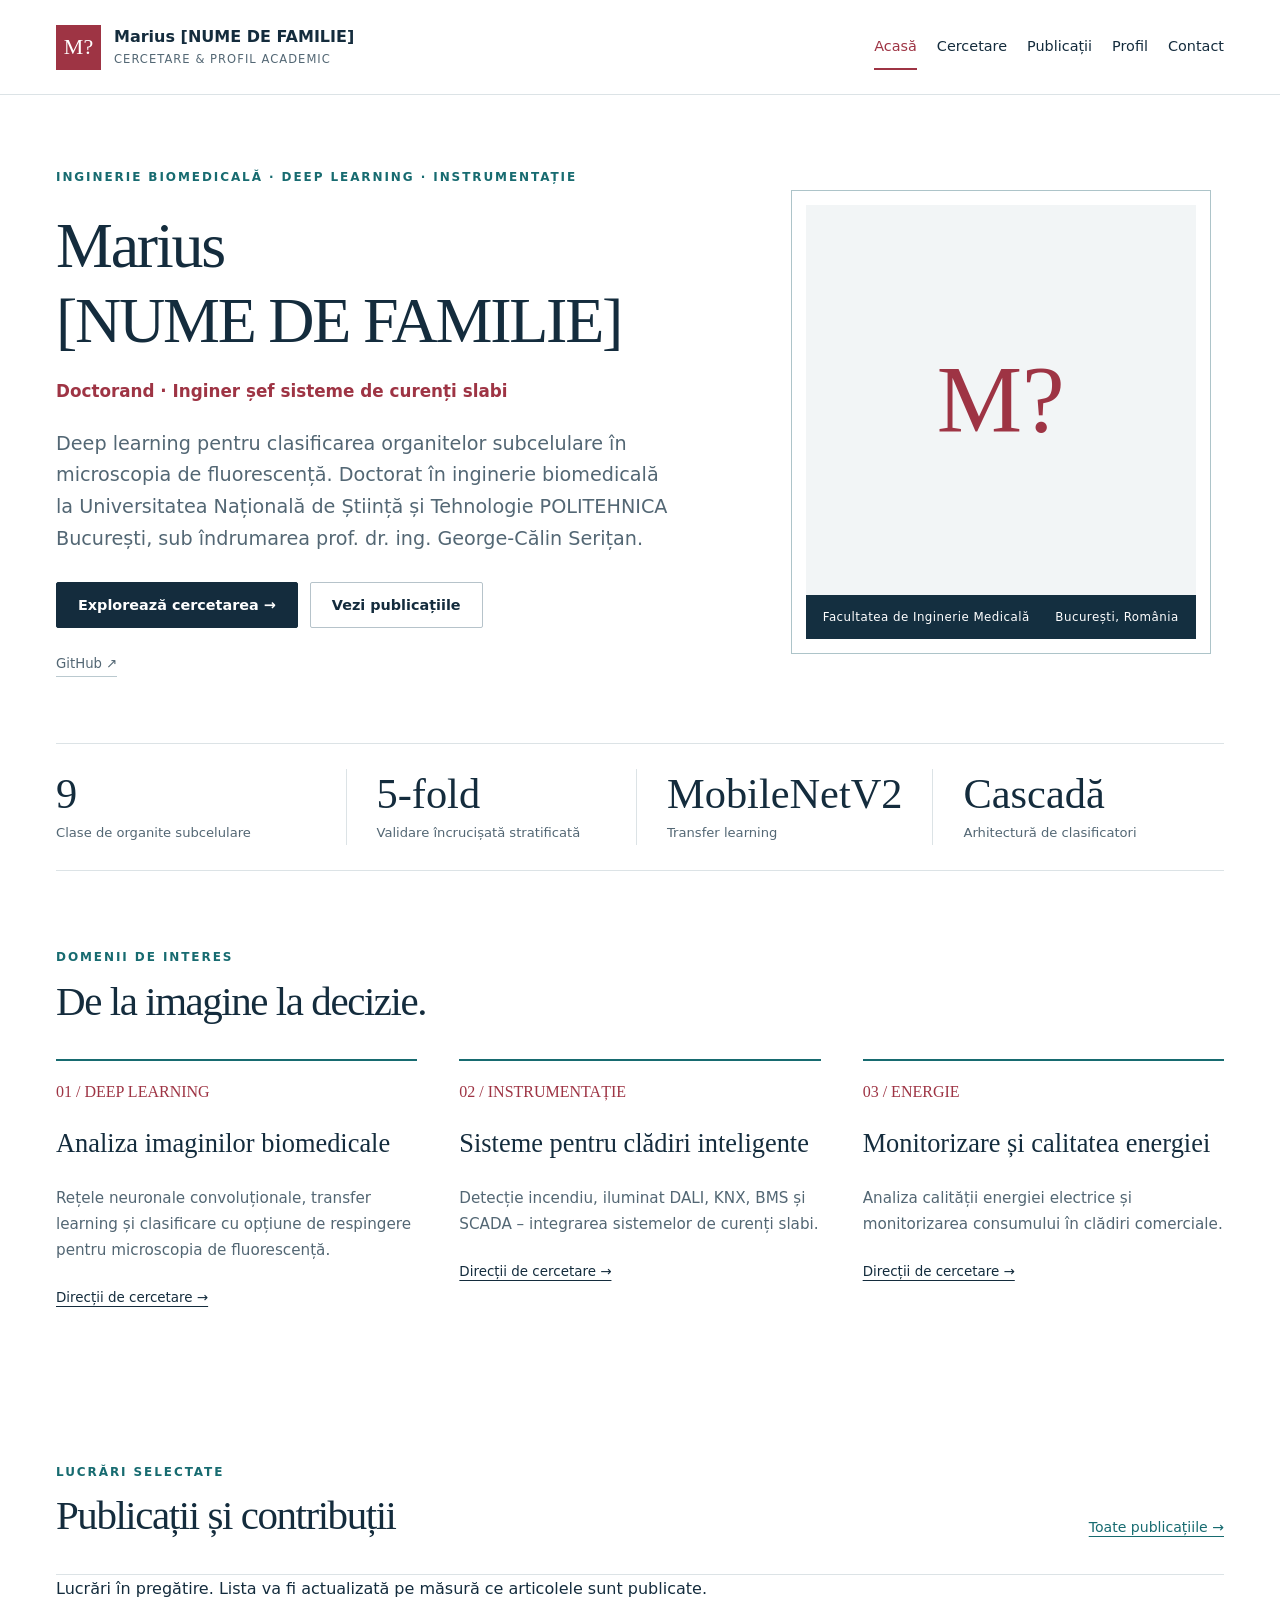
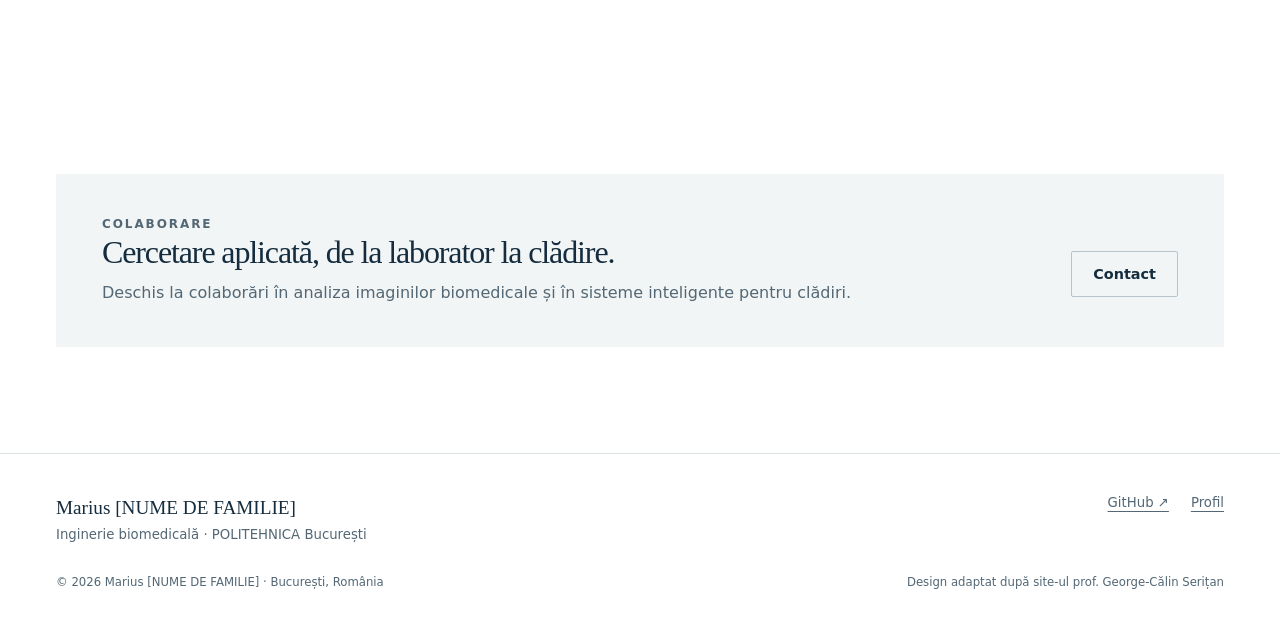
==== index.html @ b07b59b2 "Add files via upload" ====
<!doctype html><html lang="ro"><head><meta charset="utf-8"><meta name="viewport" content="width=device-width,initial-scale=1">
<meta name="robots" content="index,follow"><title>Acasă | Marius [NUME DE FAMILIE]</title>
<meta name="description" content="Profilul academic al lui Marius [NUME DE FAMILIE]: cercetare doctorală în inginerie biomedicală, publicații și experiență profesională.">
<link rel="stylesheet" href="styles.css"><script defer src="app.js"></script></head><body>
<a class="skip" href="#main">Salt la conținut</a>
<header class="header"><div class="wrap header-inner"><a class="brand" href="index.html"><span class="monogram">M?</span><span class="brand-name">Marius [NUME DE FAMILIE]<small>Cercetare &amp; profil academic</small></span></a>
<button class="menu-toggle" aria-expanded="false" aria-controls="navigation">Meniu</button><nav id="navigation" class="nav" aria-label="Navigare principală"><a href="index.html" aria-current="page">Acasă</a><a href="research.html">Cercetare</a><a href="publications.html">Publicații</a><a href="about.html">Profil</a><a href="contact.html">Contact</a></nav></div></header>
<main id="main"><div class="wrap"><section class="hero"><div><p class="eyebrow">Inginerie biomedicală · Deep learning · Instrumentație</p>
<h1>Marius<br>[NUME DE FAMILIE]</h1><p class="position">Doctorand · Inginer șef sisteme de curenți slabi</p><p class="lead">Deep learning pentru clasificarea organitelor subcelulare în microscopia de fluorescență. Doctorat în inginerie biomedicală la Universitatea Națională de Știință și Tehnologie POLITEHNICA București, sub îndrumarea prof. dr. ing. George-Călin Serițan.</p>
<div class="buttons"><a class="button" href="research.html">Explorează cercetarea →</a><a class="button secondary" href="publications.html">Vezi publicațiile</a></div>
<div class="profile-links"><a href="https://github.com/mariuslica" target="_blank" rel="noopener">GitHub ↗</a></div></div>
<div class="hero-portrait"><figure><div class="placeholder-portrait" aria-hidden="true">M?</div><figcaption class="portrait-caption"><span>Facultatea de Inginerie Medicală</span><span>București, România</span></figcaption></figure></div></section>
<div class="metrics"><div class="metric"><strong>9</strong><span>Clase de organite subcelulare</span></div><div class="metric"><strong>5-fold</strong><span>Validare încrucișată stratificată</span></div><div class="metric"><strong>MobileNetV2</strong><span>Transfer learning</span></div><div class="metric"><strong>Cascadă</strong><span>Arhitectură de clasificatori</span></div></div></div>
<section class="section wrap"><div class="section-head"><div><p class="eyebrow">Domenii de interes</p><h2>De la imagine la decizie.</h2></div></div><div class="themes"><article class="theme"><span class="num">01 / DEEP LEARNING</span><h3>Analiza imaginilor biomedicale</h3><p>Rețele neuronale convoluționale, transfer learning și clasificare cu opțiune de respingere pentru microscopia de fluorescență.</p><a href="research.html">Direcții de cercetare →</a></article><article class="theme"><span class="num">02 / INSTRUMENTAȚIE</span><h3>Sisteme pentru clădiri inteligente</h3><p>Detecție incendiu, iluminat DALI, KNX, BMS și SCADA – integrarea sistemelor de curenți slabi.</p><a href="research.html">Direcții de cercetare →</a></article><article class="theme"><span class="num">03 / ENERGIE</span><h3>Monitorizare și calitatea energiei</h3><p>Analiza calității energiei electrice și monitorizarea consumului în clădiri comerciale.</p><a href="research.html">Direcții de cercetare →</a></article></div></section>
<section class="section wrap"><div class="section-head"><div><p class="eyebrow">Lucrări selectate</p><h2>Publicații și contribuții</h2></div><a class="text-link" href="publications.html">Toate publicațiile →</a></div>
<div class="pub-list"><p class="lead">Lucrări în pregătire. Lista va fi actualizată pe măsură ce articolele sunt publicate.</p></div></section>
<section class="wrap section"><div class="callout"><div><p class="eyebrow">Colaborare</p><h2>Cercetare aplicată, de la laborator la clădire.</h2><p>Deschis la colaborări în analiza imaginilor biomedicale și în sisteme inteligente pentru clădiri.</p></div><div class="buttons"><a href="contact.html" class="button secondary">Contact</a></div></div></section></main>
<footer class="footer"><div class="wrap"><div class="footer-top"><div><strong>Marius [NUME DE FAMILIE]</strong><br>Inginerie biomedicală · POLITEHNICA București</div><nav aria-label="Profiluri academice"><a href="https://github.com/mariuslica" target="_blank" rel="noopener">GitHub ↗</a><a href="about.html">Profil</a></nav></div>
<div class="footer-bottom"><span>© 2026 Marius [NUME DE FAMILIE] · București, România</span><span>Design adaptat după site-ul prof. George-Călin Serițan</span></div></div></footer></body></html>
---- styles.css ----
:root{--ink:#142c3d;--muted:#536774;--paper:#fff;--subtle:#f2f5f6;--line:#dce3e6;--accent:#9e3444;--teal:#176b70;--dark:#142f40;--serif:Georgia,'Times New Roman',serif;--sans:Inter,system-ui,-apple-system,BlinkMacSystemFont,'Segoe UI',sans-serif}*{box-sizing:border-box}html{scroll-behavior:smooth;scroll-padding-top:100px}body{margin:0;font:16px/1.7 var(--sans);color:var(--ink);background:var(--paper)}a{color:inherit;text-underline-offset:4px}a:hover{color:var(--accent)}img{max-width:100%;display:block}button,input,select{font:inherit}button,a,input,select,summary{touch-action:manipulation}button{cursor:pointer}button:focus-visible,a:focus-visible,input:focus-visible,select:focus-visible,summary:focus-visible{outline:3px solid #ce8f33;outline-offset:5px}h1,h2,h3,h4,p{margin-top:0}h1,h2,h3{line-height:1.17}h1,h2{font-family:var(--serif);font-weight:400;letter-spacing:-.035em}h1{font-size:clamp(2.6rem,5vw,4.7rem)}h2{font-size:clamp(2rem,3.2vw,3.1rem)}h3{font-size:1.25rem;line-height:1.4}p{margin-bottom:1.2rem}small{font-size:.82rem}.wrap{width:min(1216px,calc(100% - 112px));margin-inline:auto}.skip{position:fixed;left:10px;top:-100px;background:white;z-index:100;padding:10px}.skip:focus{top:10px}.review-strip{background:var(--dark);color:#dce8ed;font-size:.78rem;letter-spacing:.04em;display:flex;justify-content:center;gap:16px;padding:6px 20px}.review-strip a{color:#fff}.header{background:rgba(255,255,255,.98);border-bottom:1px solid var(--line);position:sticky;top:0;z-index:10}.header-inner{display:flex;align-items:center;justify-content:space-between;min-height:94px;gap:22px}.brand{display:flex;align-items:center;gap:13px;text-decoration:none;font-weight:600;line-height:1.3}.monogram{display:grid;place-items:center;width:45px;height:45px;background:var(--accent);color:#fff;font:22px var(--serif)}.brand small{display:block;font-weight:400;font-size:.72rem;letter-spacing:.09em;color:var(--muted);margin-top:4px;text-transform:uppercase}.nav{display:flex;align-items:center;gap:28px}.nav a{font-size:.9rem;text-decoration:none;padding:10px 0;border-bottom:2px solid transparent}.nav a[aria-current=page]{color:var(--accent);border-color:var(--accent)}.menu-toggle{display:none;border:1px solid var(--line);background:white;padding:6px 13px;border-radius:3px;color:var(--ink)}.eyebrow{font-size:.75rem;letter-spacing:.16em;text-transform:uppercase;font-weight:650;color:var(--teal);margin-bottom:22px}.hero{display:grid;grid-template-columns:1fr .67fr;gap:88px;align-items:center;padding:72px 0 66px}.hero h1{margin:0 0 18px}.hero .position{font-size:1.05rem;font-weight:600;color:var(--accent);margin-bottom:22px}.hero .lead{font-size:1.2rem;max-width:620px;line-height:1.65;color:var(--muted)}.hero-portrait{padding:14px;border:1px solid #adc4c9;background:var(--paper)}.hero-portrait figure{position:relative;margin:0;background:var(--subtle)}.hero-portrait img{width:100%;height:auto;object-fit:contain;object-position:center}.portrait-caption{display:flex;flex-wrap:wrap;gap:4px 12px;justify-content:space-between;padding:12px 17px;background:var(--dark);color:#fff;font-size:.74rem;letter-spacing:.04em}.buttons{display:flex;gap:12px;flex-wrap:wrap;margin-top:28px}.button{display:inline-flex;align-items:center;justify-content:center;gap:9px;min-height:46px;padding:10px 21px;border:1px solid var(--ink);text-decoration:none;font-size:.9rem;font-weight:550;background:var(--ink);color:#fff;border-radius:2px;line-height:1.4}.button:hover{background:var(--accent);border-color:var(--accent);color:#fff}.button.secondary{background:transparent;color:var(--ink);border-color:#b6c3ca}.button.secondary:hover{border-color:var(--accent);color:var(--accent)}.profile-links{display:flex;flex-wrap:wrap;gap:23px;margin-top:25px;font-size:.83rem}.profile-links a{color:var(--muted);text-decoration:none;border-bottom:1px solid #bac9cf}.metrics{border-top:1px solid var(--line);border-bottom:1px solid var(--line);display:grid;grid-template-columns:repeat(4,1fr);padding:25px 0}.metric{padding:0 30px;border-right:1px solid var(--line)}.metric:first-child{padding-left:0}.metric:last-child{border:0}.metric strong{font:2.65rem var(--serif);display:block}.metric span{font-size:.82rem;color:var(--muted)}.metric-note{font-size:.72rem;color:var(--muted);padding-top:12px}.section{padding:76px 0}.section-head{display:flex;align-items:end;justify-content:space-between;gap:32px;margin-bottom:34px}.section-head h2{margin-bottom:0}.section-head .eyebrow{margin-bottom:10px}.text-link{color:var(--teal);font-size:.88rem;white-space:nowrap}.themes{display:grid;grid-template-columns:repeat(3,1fr);gap:42px}.theme{border-top:2px solid var(--teal);padding-top:22px}.theme .num{font:1rem var(--serif);color:var(--accent);margin-bottom:26px;display:block}.theme h3{font:1.65rem/1.22 var(--serif)}.theme p{color:var(--muted);font-size:.95rem}.theme a{font-size:.84rem}.dark-section{background:var(--dark);color:white}.dark-section .eyebrow{color:#9cd5d0}.dark-section .text-link{color:#d7e8eb}.project-feature{display:grid;grid-template-columns:160px 1fr 220px;gap:40px;border-top:1px solid #3e5665;padding:29px 0;align-items:start}.project-feature .name{font:1.65rem var(--serif);color:white;text-decoration:none}.project-feature h3{font-weight:500;font-size:1.15rem;margin-bottom:8px}.project-feature p{color:#b9cbd5;font-size:.9rem;margin:0}.project-feature .role{text-align:right;font-size:.82rem;color:#b9cbd5}.role strong{display:block;color:inherit;font-weight:600}.role small{display:block;margin-top:8px}.pub-list{border-top:1px solid var(--line)}.pub-row{display:grid;grid-template-columns:67px 1fr;gap:25px;padding:28px 0;border-bottom:1px solid var(--line)}.pub-year{font-family:var(--serif);font-size:1.4rem;color:var(--muted)}.pub-row h3{font:1.25rem/1.4 var(--serif);margin:7px 0 10px;letter-spacing:0}.pub-row h3 a{text-decoration:none}.pub-meta{font-size:.74rem;color:var(--teal);text-transform:uppercase;letter-spacing:.06em}.pub-authors{font-size:.85rem;color:var(--muted);margin-bottom:8px}.pub-venue{font-size:.88rem;margin-bottom:10px}.pub-actions{display:flex;flex-wrap:wrap;gap:20px;font-size:.8rem}.pub-actions a{color:var(--teal)}.pub-detail{margin-top:12px}.pub-detail summary{font-size:.84rem;color:var(--teal);cursor:pointer;width:fit-content}.pub-detail-body{margin-top:15px;background:var(--subtle);padding:20px;font-size:.9rem}.pub-detail-body p:last-child{margin-bottom:0}.pub-detail-body dl{margin:0 0 12px}.pub-detail-body dt{font-weight:600;float:left;margin-right:7px}.pub-detail-body dd{margin-left:0;overflow-wrap:anywhere}.callout{background:var(--subtle);padding:40px 46px;display:flex;align-items:center;justify-content:space-between;gap:40px}.callout h2{font-size:2rem;margin-bottom:8px}.callout p{margin:0;color:var(--muted)}.footer{border-top:1px solid var(--line);margin-top:30px;padding:38px 0 28px;font-size:.83rem;color:var(--muted)}.footer-top{display:flex;justify-content:space-between;gap:35px}.footer strong{font-family:var(--serif);font-size:1.2rem;color:var(--ink);font-weight:400}.footer nav{display:flex;flex-wrap:wrap;gap:22px}.footer-bottom{font-size:.73rem;margin-top:26px;display:flex;justify-content:space-between;gap:20px}.page-intro{padding:62px 0 44px;border-bottom:1px solid var(--line)}.page-intro h1{font-size:clamp(2.6rem,4vw,3.8rem);margin-bottom:22px}.page-intro .lead{font-size:1.12rem;color:var(--muted);max-width:800px;margin-bottom:0}.page-intro .eyebrow{margin-bottom:18px}.filters{display:flex;gap:16px;align-items:end;padding:27px 0;flex-wrap:wrap}.filters label{display:flex;flex-direction:column;gap:7px;font-size:.78rem;font-weight:600}.filters .search-field{flex:1;min-width:220px}.filters input,.filters select{padding:11px 13px;min-height:47px;border:1px solid #b8c8ce;border-radius:2px;background:#fff;color:var(--ink);font-size:.9rem}.filter-count{font-size:.82rem;color:var(--muted);display:flex;justify-content:space-between;gap:20px;padding-bottom:18px}.empty{padding:44px;background:var(--subtle);text-align:center}.project-grid{display:grid;grid-template-columns:1fr 1fr;gap:28px}.project-card{border:1px solid var(--line);padding:32px;position:relative;display:flex;flex-direction:column}.project-card.director{border-top:3px solid var(--accent)}.project-card .eyebrow{margin-bottom:15px}.project-card h2{font-size:2rem;margin-bottom:12px}.project-card h2 a{text-decoration:none}.project-card h3{font-size:1rem;font-weight:500;color:var(--muted);margin-bottom:19px}.project-card p{font-size:.92rem}.project-card .project-meta{font-size:.8rem;color:var(--muted);border-top:1px solid var(--line);padding-top:16px;margin-top:auto;display:flex;justify-content:space-between;gap:15px}.project-card .text-link{display:inline-block;margin-top:18px}.project-detail{display:grid;grid-template-columns:1fr 310px;gap:65px;align-items:start}.prose{max-width:810px}.prose h2{font-size:2rem;margin:38px 0 18px}.prose h2:first-child{margin-top:0}.prose p,.prose li{color:var(--muted)}.prose li{margin-bottom:12px}.prose ul{padding-left:22px}.fact-panel{background:var(--subtle);padding:28px;font-size:.88rem;border-top:3px solid var(--teal)}.fact-panel dt{font-size:.72rem;letter-spacing:.09em;text-transform:uppercase;font-weight:650;color:var(--teal);margin-bottom:4px}.fact-panel dd{margin:0 0 22px;overflow-wrap:anywhere}.fact-panel dd:last-child{margin-bottom:0}.breadcrumb{font-size:.83rem;color:var(--muted);padding-top:30px}.timeline-row{display:grid;grid-template-columns:220px 1fr;gap:35px;border-top:1px solid var(--line);padding:28px 0}.timeline-row .date{font-size:.88rem;color:var(--teal)}.timeline-row h3{font-size:1.2rem;margin-bottom:7px}.timeline-row .org{color:var(--accent);font-size:.92rem;margin-bottom:10px}.timeline-row p{color:var(--muted);font-size:.94rem;margin-bottom:0}.two-col{display:grid;grid-template-columns:1fr 1fr;gap:64px}.two-col h2{font-size:2.3rem}.affiliations{display:grid;grid-template-columns:1.5fr 1fr 1fr;gap:36px;margin-top:24px}.affiliations>div{min-width:0}.society-label{font-size:.85rem;font-weight:600;margin:18px 0 7px}.society-list{padding-left:20px;margin:0;font-size:.85rem;color:var(--muted)}.society-list li{margin-bottom:7px}.affiliations strong{display:block;font:1.6rem var(--serif)}.affiliations span{font-size:.86rem;color:var(--muted)}.course-list{display:grid;grid-template-columns:1fr 1fr;gap:26px}.course{background:var(--subtle);padding:30px;border-top:2px solid var(--teal)}.course h3{font:1.5rem var(--serif);margin-bottom:14px}.course p{font-size:.94rem;color:var(--muted);margin:0}.course small{display:block;color:var(--accent);margin-bottom:17px}.bar-chart{display:flex;gap:8px;align-items:end;height:145px;margin:34px 0 20px;padding-bottom:25px;border-bottom:1px solid var(--line)}.bar-wrap{height:100%;flex:1;display:flex;align-items:center;justify-content:end;flex-direction:column;position:relative}.bar{width:100%;max-width:60px;background:var(--teal);min-height:4px}.bar-count{font-size:.72rem;line-height:1.4;margin-bottom:5px;color:var(--muted)}.bar-label{font-size:.72rem;position:absolute;bottom:-23px}.tag{font-size:.72rem;background:#e8f0f1;color:#17565e;padding:3px 8px;display:inline-block;margin:3px 5px 3px 0}.contact-grid{display:grid;grid-template-columns:1fr 1fr;gap:60px}.contact-card{padding:30px 0;border-bottom:1px solid var(--line)}.contact-card h2{font:1.7rem var(--serif);margin-bottom:12px}.contact-card p{color:var(--muted)}.contact-card a{overflow-wrap:anywhere}.figure-note{font-size:.8rem;color:var(--muted)}.research-flow{display:grid;grid-template-columns:repeat(3,1fr);gap:0;border:1px solid var(--line);margin-top:24px}.research-flow div{padding:30px;border-right:1px solid var(--line);background:var(--subtle)}.research-flow div:last-child{border:0}.research-flow strong{font:1.45rem var(--serif);display:block;margin:12px 0}.research-flow span{font-size:.84rem;color:var(--muted)}[hidden]{display:none!important}.cv-page .review-strip,.cv-page .header,.cv-page .footer{display:none}.cv-page .page-intro{padding-top:48px}.cv-page .wrap{max-width:1000px}.cv-contact{font-size:.92rem;color:var(--muted)}.cv-page h1{font-size:2.8rem}.cv-page .section{padding:30px 0}.cv-page h2{font-size:1.9rem}.cv-page .timeline-row{padding:16px 0;grid-template-columns:180px 1fr}.cv-page .timeline-row p{font-size:.87rem}.top-link{font-size:.8rem}
@media(min-width:1450px){.hero{gap:115px}}
@media(max-width:1050px){.wrap{width:calc(100% - 64px)}.nav{gap:17px}.brand .brand-name{display:none}.hero{gap:40px;grid-template-columns:1.15fr .85fr}.project-feature{grid-template-columns:130px 1fr 170px;gap:25px}.project-detail{gap:35px;grid-template-columns:1fr 280px}}
@media(max-width:740px){.wrap{width:calc(100% - 40px)}.review-strip{font-size:.7rem;gap:12px}.header-inner{min-height:74px}.brand .brand-name{display:block;font-size:.85rem}.brand small{font-size:.6rem}.monogram{width:37px;height:37px;font-size:19px}.menu-toggle{display:block}.nav{display:none;position:absolute;left:0;right:0;top:100%;padding:20px;background:white;border-bottom:1px solid var(--line);box-shadow:0 6px 12px #0001;flex-wrap:wrap;gap:10px 24px}.nav.open{display:flex}.nav a{font-size:1rem}.hero{padding:40px 0;grid-template-columns:1fr;gap:35px}.hero h1{font-size:3.1rem}.hero .lead{font-size:1.06rem}.hero-portrait{max-width:390px;width:100%;margin-inline:auto}.hero .eyebrow{font-size:.68rem}.metrics{grid-template-columns:1fr 1fr;row-gap:25px}.metric,.metric:first-child{padding:0 15px}.metric:nth-child(2){border-right:0}.metric strong{font-size:2.25rem}.metric span{font-size:.75rem}.metric-note{font-size:.7rem}.section{padding:48px 0}.section-head{align-items:start;gap:16px;flex-direction:column}.themes{grid-template-columns:1fr;gap:27px}.theme .num{margin-bottom:13px}.theme h3{font-size:1.5rem}.project-feature{grid-template-columns:1fr;gap:12px;padding:25px 0}.project-feature .role{text-align:left}.role small{margin-top:3px}.project-grid,.course-list,.two-col,.contact-grid{grid-template-columns:1fr;gap:24px}.project-card{padding:24px}.project-card h2{font-size:1.8rem}.project-detail{grid-template-columns:1fr;gap:32px}.fact-panel{order:-1}.project-detail .fact-panel dl{display:grid;grid-template-columns:1fr}.pub-row{grid-template-columns:45px 1fr;gap:13px;padding:23px 0}.pub-year{font-size:1.15rem}.pub-row h3{font-size:1.12rem}.pub-authors{font-size:.82rem;overflow-wrap:anywhere}.pub-detail-body{padding:16px}.pub-actions{gap:13px}.page-intro{padding:42px 0 30px}.page-intro h1{font-size:2.6rem}.page-intro .lead{font-size:1rem}.filters{gap:12px}.filters label{flex:1;min-width:125px}.filters .search-field{min-width:100%}.filters select{max-width:100%;width:100%}.timeline-row,.cv-page .timeline-row{grid-template-columns:1fr;gap:9px;padding:23px 0}.timeline-row .date{font-size:.8rem}.callout{padding:30px;flex-direction:column;align-items:start;gap:20px}.callout .buttons{margin:0}.footer-top,.footer-bottom{flex-direction:column;gap:20px}.footer nav{gap:15px}.footer-bottom{margin-top:22px}.research-flow{grid-template-columns:1fr}.research-flow div{border-right:0;border-bottom:1px solid var(--line);padding:22px}.bar-chart{gap:5px}.bar-label{font-size:.6rem;transform:rotate(-45deg);bottom:-25px}.affiliations{grid-template-columns:1fr;gap:25px}}
@media(prefers-reduced-motion:reduce){html{scroll-behavior:auto}*{animation:none!important;transition:none!important}}
@media print{body{font-size:10pt;background:white}.header,.review-strip,.footer,.filters,.buttons,.menu-toggle,.no-print{display:none!important}.wrap{width:100%;max-width:none}.section{padding:16px 0}.page-intro{padding:20px 0}.timeline-row{break-inside:avoid}.pub-row{break-inside:avoid}.project-card{break-inside:avoid}h1{font-size:30pt}h2{font-size:22pt}a{text-decoration:none}.dark-section{background:white;color:var(--ink)}.dark-section *{color:var(--ink)!important}.cv-page .timeline-row{padding:12px 0}.cv-page .wrap{max-width:none}details:not([open]) .pub-detail-body{display:none}}

.project-card .project-title{font:2rem/1.2 var(--serif);color:var(--ink);margin:0 0 16px}.project-title a{text-decoration:none}.project-group{margin:52px 0 28px}.project-card p{overflow-wrap:anywhere}.project-meta{flex-wrap:wrap}.project-card .text-link{white-space:normal}.citation{overflow-wrap:anywhere}.hero-portrait{max-width:440px}.project-detail h1{overflow-wrap:anywhere}@media(max-width:740px){.project-card .project-title{font-size:1.7rem}}

.citation{margin:10px 0;overflow-wrap:anywhere}.section>h2{margin-top:45px}.hero-portrait{max-width:420px}.nav{gap:20px}.placeholder-portrait{aspect-ratio:1;display:grid;place-items:center;font:96px var(--serif);color:var(--accent)}@media print{.header,.footer,button{display:none!important}.wrap{width:100%}}
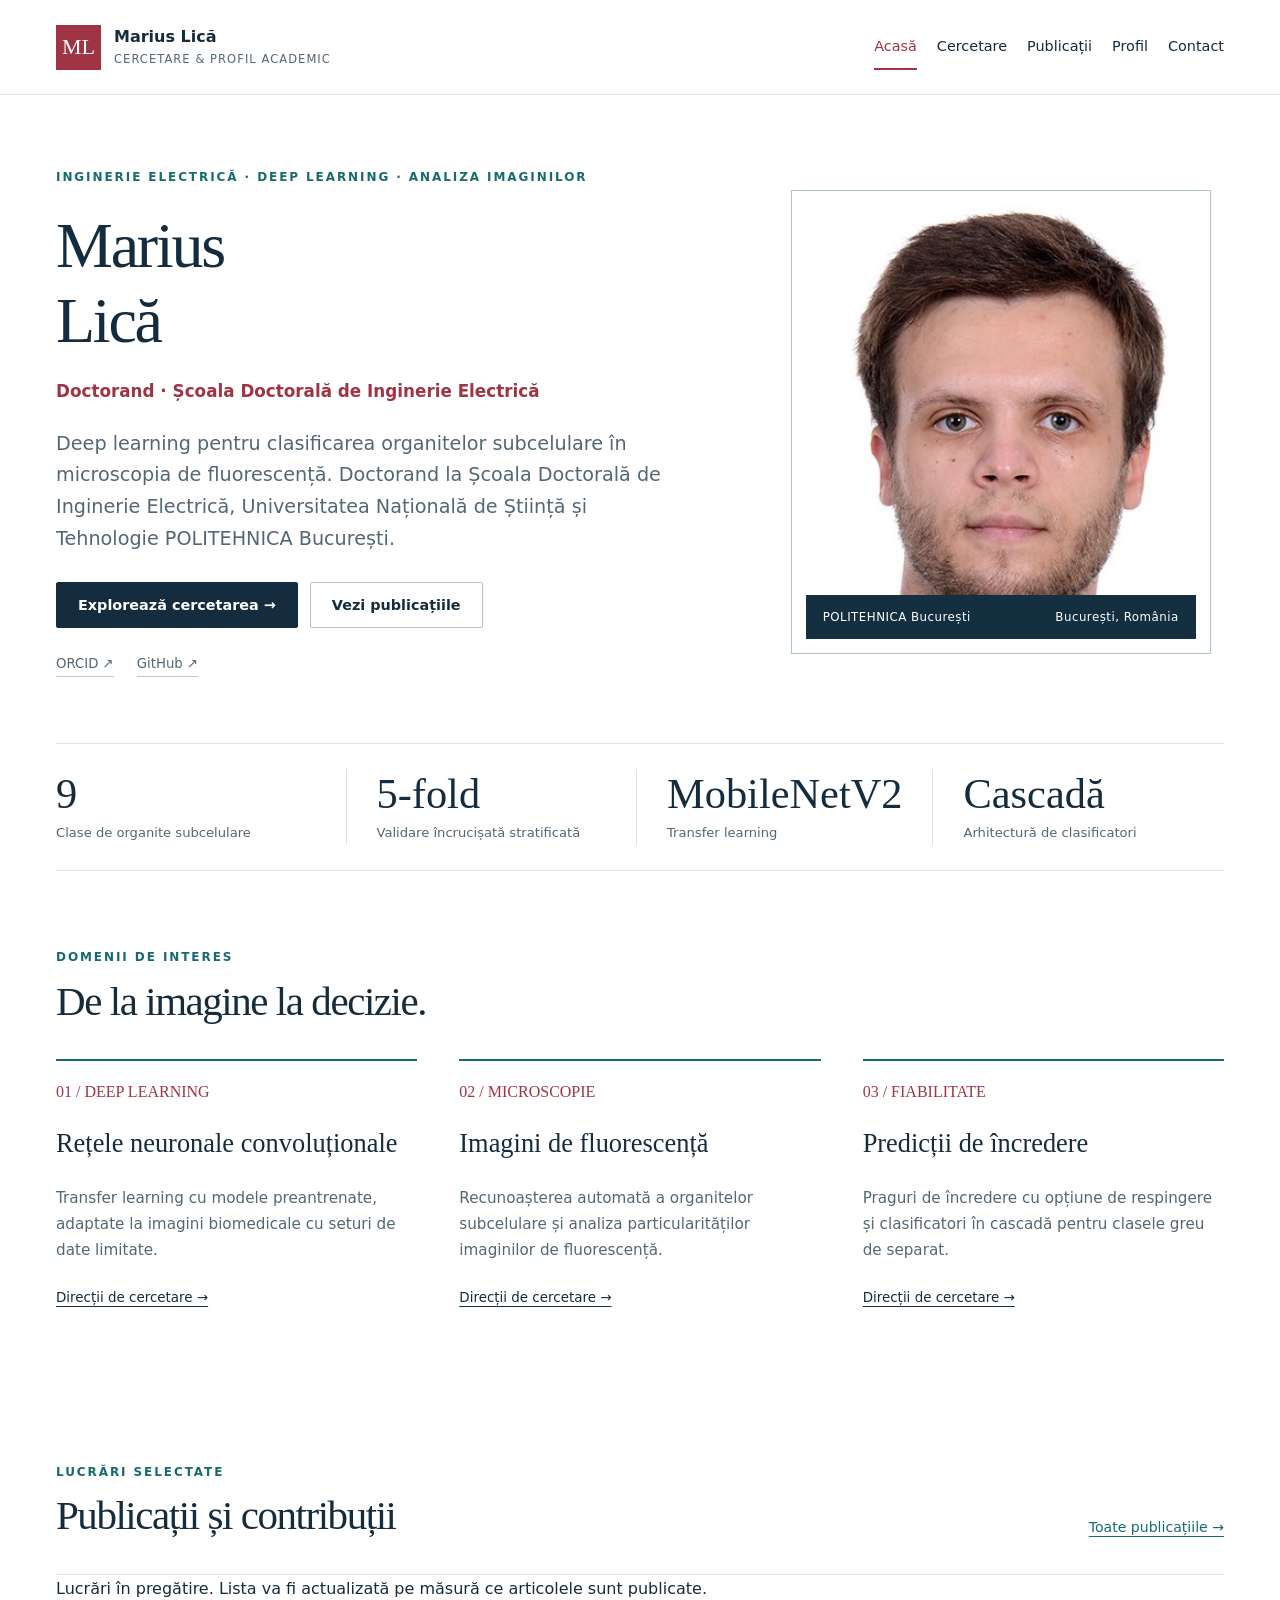
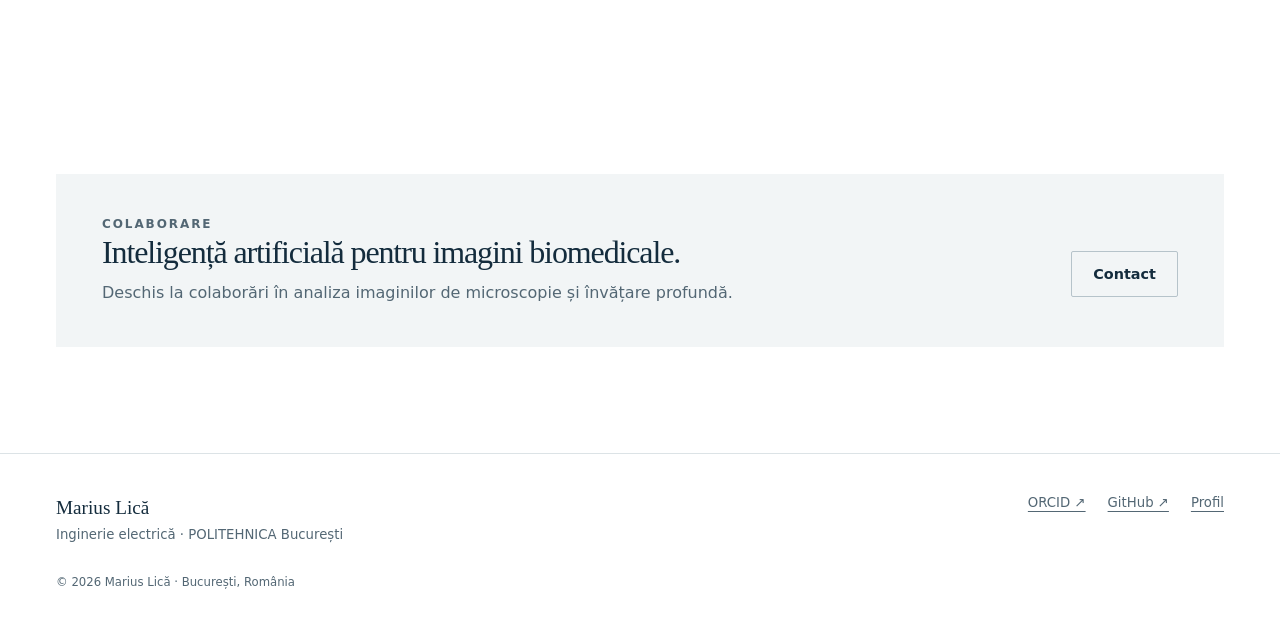
==== commit cd1f8c0c: "Add files via upload" ====
--- a/index.html
+++ b/index.html
@@ -1,19 +1,19 @@
 <!doctype html><html lang="ro"><head><meta charset="utf-8"><meta name="viewport" content="width=device-width,initial-scale=1">
-<meta name="robots" content="index,follow"><title>Acasă | Marius [NUME DE FAMILIE]</title>
-<meta name="description" content="Profilul academic al lui Marius [NUME DE FAMILIE]: cercetare doctorală în inginerie biomedicală, publicații și experiență profesională.">
+<meta name="robots" content="index,follow"><title>Acasă | Marius Lică</title>
+<meta name="description" content="Profilul academic al lui Marius Lică: cercetare doctorală în inginerie electrică, publicații și experiență profesională.">
 <link rel="stylesheet" href="styles.css"><script defer src="app.js"></script></head><body>
 <a class="skip" href="#main">Salt la conținut</a>
-<header class="header"><div class="wrap header-inner"><a class="brand" href="index.html"><span class="monogram">M?</span><span class="brand-name">Marius [NUME DE FAMILIE]<small>Cercetare &amp; profil academic</small></span></a>
+<header class="header"><div class="wrap header-inner"><a class="brand" href="index.html"><span class="monogram">ML</span><span class="brand-name">Marius Lică<small>Cercetare &amp; profil academic</small></span></a>
 <button class="menu-toggle" aria-expanded="false" aria-controls="navigation">Meniu</button><nav id="navigation" class="nav" aria-label="Navigare principală"><a href="index.html" aria-current="page">Acasă</a><a href="research.html">Cercetare</a><a href="publications.html">Publicații</a><a href="about.html">Profil</a><a href="contact.html">Contact</a></nav></div></header>
-<main id="main"><div class="wrap"><section class="hero"><div><p class="eyebrow">Inginerie biomedicală · Deep learning · Instrumentație</p>
-<h1>Marius<br>[NUME DE FAMILIE]</h1><p class="position">Doctorand · Inginer șef sisteme de curenți slabi</p><p class="lead">Deep learning pentru clasificarea organitelor subcelulare în microscopia de fluorescență. Doctorat în inginerie biomedicală la Universitatea Națională de Știință și Tehnologie POLITEHNICA București, sub îndrumarea prof. dr. ing. George-Călin Serițan.</p>
+<main id="main"><div class="wrap"><section class="hero"><div><p class="eyebrow">Inginerie electrică · Deep learning · Analiza imaginilor</p>
+<h1>Marius<br>Lică</h1><p class="position">Doctorand · Școala Doctorală de Inginerie Electrică</p><p class="lead">Deep learning pentru clasificarea organitelor subcelulare în microscopia de fluorescență. Doctorand la Școala Doctorală de Inginerie Electrică, Universitatea Națională de Știință și Tehnologie POLITEHNICA București.</p>
 <div class="buttons"><a class="button" href="research.html">Explorează cercetarea →</a><a class="button secondary" href="publications.html">Vezi publicațiile</a></div>
-<div class="profile-links"><a href="https://github.com/mariuslica" target="_blank" rel="noopener">GitHub ↗</a></div></div>
-<div class="hero-portrait"><figure><div class="placeholder-portrait" aria-hidden="true">M?</div><figcaption class="portrait-caption"><span>Facultatea de Inginerie Medicală</span><span>București, România</span></figcaption></figure></div></section>
+<div class="profile-links"><a href="https://orcid.org/0009-0000-3341-0688" target="_blank" rel="noopener">ORCID ↗</a><a href="https://github.com/mariuslica" target="_blank" rel="noopener">GitHub ↗</a></div></div>
+<div class="hero-portrait"><figure><img src="portrait.jpg" width="368" height="368" alt="Marius Lică"><figcaption class="portrait-caption"><span>POLITEHNICA București</span><span>București, România</span></figcaption></figure></div></section>
 <div class="metrics"><div class="metric"><strong>9</strong><span>Clase de organite subcelulare</span></div><div class="metric"><strong>5-fold</strong><span>Validare încrucișată stratificată</span></div><div class="metric"><strong>MobileNetV2</strong><span>Transfer learning</span></div><div class="metric"><strong>Cascadă</strong><span>Arhitectură de clasificatori</span></div></div></div>
-<section class="section wrap"><div class="section-head"><div><p class="eyebrow">Domenii de interes</p><h2>De la imagine la decizie.</h2></div></div><div class="themes"><article class="theme"><span class="num">01 / DEEP LEARNING</span><h3>Analiza imaginilor biomedicale</h3><p>Rețele neuronale convoluționale, transfer learning și clasificare cu opțiune de respingere pentru microscopia de fluorescență.</p><a href="research.html">Direcții de cercetare →</a></article><article class="theme"><span class="num">02 / INSTRUMENTAȚIE</span><h3>Sisteme pentru clădiri inteligente</h3><p>Detecție incendiu, iluminat DALI, KNX, BMS și SCADA – integrarea sistemelor de curenți slabi.</p><a href="research.html">Direcții de cercetare →</a></article><article class="theme"><span class="num">03 / ENERGIE</span><h3>Monitorizare și calitatea energiei</h3><p>Analiza calității energiei electrice și monitorizarea consumului în clădiri comerciale.</p><a href="research.html">Direcții de cercetare →</a></article></div></section>
+<section class="section wrap"><div class="section-head"><div><p class="eyebrow">Domenii de interes</p><h2>De la imagine la decizie.</h2></div></div><div class="themes"><article class="theme"><span class="num">01 / DEEP LEARNING</span><h3>Rețele neuronale convoluționale</h3><p>Transfer learning cu modele preantrenate, adaptate la imagini biomedicale cu seturi de date limitate.</p><a href="research.html">Direcții de cercetare →</a></article><article class="theme"><span class="num">02 / MICROSCOPIE</span><h3>Imagini de fluorescență</h3><p>Recunoașterea automată a organitelor subcelulare și analiza particularităților imaginilor de fluorescență.</p><a href="research.html">Direcții de cercetare →</a></article><article class="theme"><span class="num">03 / FIABILITATE</span><h3>Predicții de încredere</h3><p>Praguri de încredere cu opțiune de respingere și clasificatori în cascadă pentru clasele greu de separat.</p><a href="research.html">Direcții de cercetare →</a></article></div></section>
 <section class="section wrap"><div class="section-head"><div><p class="eyebrow">Lucrări selectate</p><h2>Publicații și contribuții</h2></div><a class="text-link" href="publications.html">Toate publicațiile →</a></div>
 <div class="pub-list"><p class="lead">Lucrări în pregătire. Lista va fi actualizată pe măsură ce articolele sunt publicate.</p></div></section>
-<section class="wrap section"><div class="callout"><div><p class="eyebrow">Colaborare</p><h2>Cercetare aplicată, de la laborator la clădire.</h2><p>Deschis la colaborări în analiza imaginilor biomedicale și în sisteme inteligente pentru clădiri.</p></div><div class="buttons"><a href="contact.html" class="button secondary">Contact</a></div></div></section></main>
-<footer class="footer"><div class="wrap"><div class="footer-top"><div><strong>Marius [NUME DE FAMILIE]</strong><br>Inginerie biomedicală · POLITEHNICA București</div><nav aria-label="Profiluri academice"><a href="https://github.com/mariuslica" target="_blank" rel="noopener">GitHub ↗</a><a href="about.html">Profil</a></nav></div>
-<div class="footer-bottom"><span>© 2026 Marius [NUME DE FAMILIE] · București, România</span><span>Design adaptat după site-ul prof. George-Călin Serițan</span></div></div></footer></body></html>+<section class="wrap section"><div class="callout"><div><p class="eyebrow">Colaborare</p><h2>Inteligență artificială pentru imagini biomedicale.</h2><p>Deschis la colaborări în analiza imaginilor de microscopie și învățare profundă.</p></div><div class="buttons"><a href="contact.html" class="button secondary">Contact</a></div></div></section></main>
+<footer class="footer"><div class="wrap"><div class="footer-top"><div><strong>Marius Lică</strong><br>Inginerie electrică · POLITEHNICA București</div><nav aria-label="Profiluri academice"><a href="https://orcid.org/0009-0000-3341-0688" target="_blank" rel="noopener">ORCID ↗</a><a href="https://github.com/mariuslica" target="_blank" rel="noopener">GitHub ↗</a><a href="about.html">Profil</a></nav></div>
+<div class="footer-bottom"><span>© 2026 Marius Lică · București, România</span></div></div></footer></body></html>
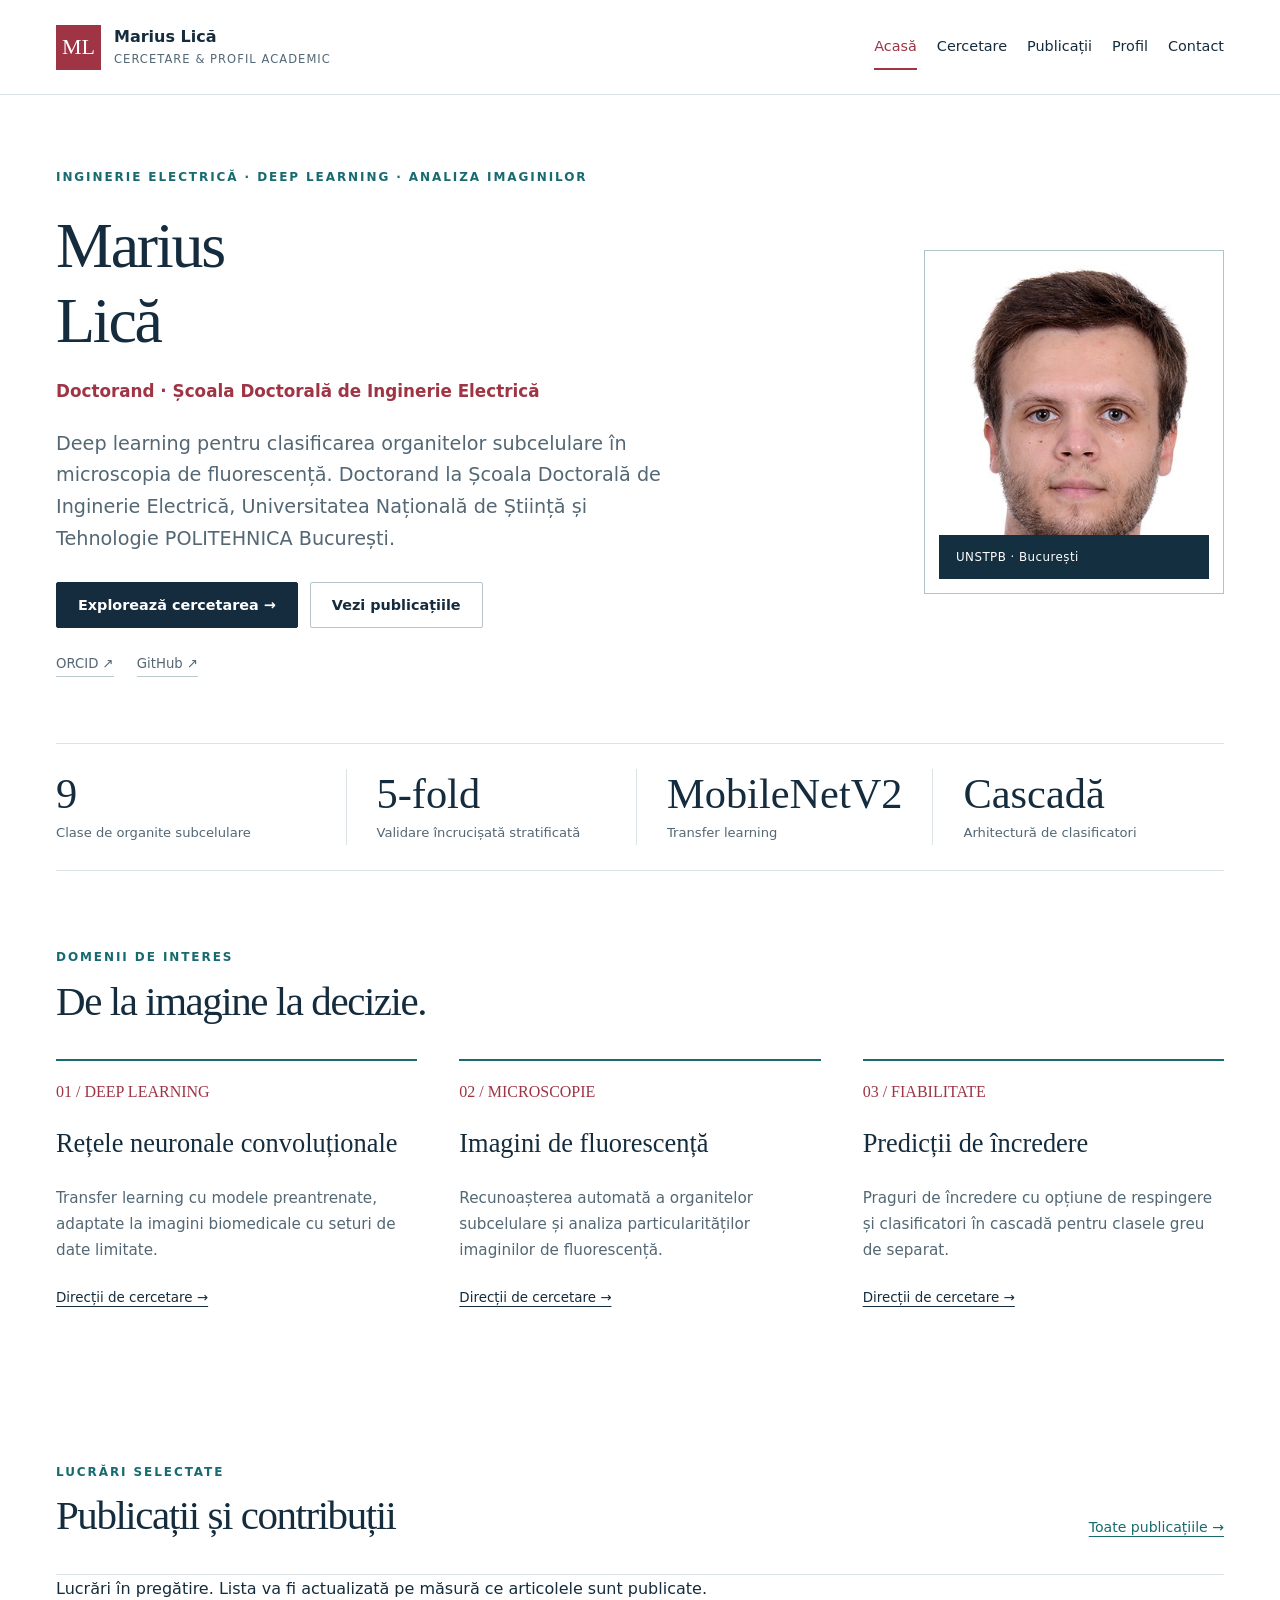
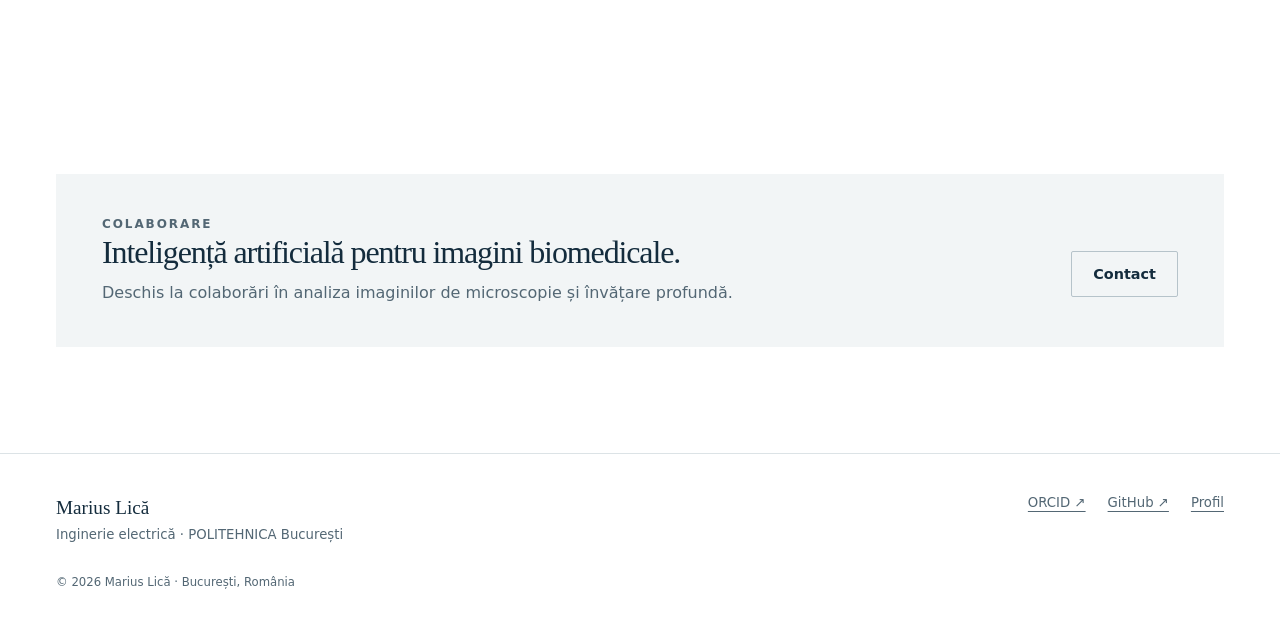
==== commit 7a21ab7d: "Add files via upload" ====
--- a/index.html
+++ b/index.html
@@ -9,7 +9,7 @@
 <h1>Marius<br>Lică</h1><p class="position">Doctorand · Școala Doctorală de Inginerie Electrică</p><p class="lead">Deep learning pentru clasificarea organitelor subcelulare în microscopia de fluorescență. Doctorand la Școala Doctorală de Inginerie Electrică, Universitatea Națională de Știință și Tehnologie POLITEHNICA București.</p>
 <div class="buttons"><a class="button" href="research.html">Explorează cercetarea →</a><a class="button secondary" href="publications.html">Vezi publicațiile</a></div>
 <div class="profile-links"><a href="https://orcid.org/0009-0000-3341-0688" target="_blank" rel="noopener">ORCID ↗</a><a href="https://github.com/mariuslica" target="_blank" rel="noopener">GitHub ↗</a></div></div>
-<div class="hero-portrait"><figure><img src="portrait.jpg" width="368" height="368" alt="Marius Lică"><figcaption class="portrait-caption"><span>POLITEHNICA București</span><span>București, România</span></figcaption></figure></div></section>
+<div class="hero-portrait"><figure><img src="portrait.jpg" width="368" height="368" alt="Marius Lică"><figcaption class="portrait-caption"><span>UNSTPB · București</span></figcaption></figure></div></section>
 <div class="metrics"><div class="metric"><strong>9</strong><span>Clase de organite subcelulare</span></div><div class="metric"><strong>5-fold</strong><span>Validare încrucișată stratificată</span></div><div class="metric"><strong>MobileNetV2</strong><span>Transfer learning</span></div><div class="metric"><strong>Cascadă</strong><span>Arhitectură de clasificatori</span></div></div></div>
 <section class="section wrap"><div class="section-head"><div><p class="eyebrow">Domenii de interes</p><h2>De la imagine la decizie.</h2></div></div><div class="themes"><article class="theme"><span class="num">01 / DEEP LEARNING</span><h3>Rețele neuronale convoluționale</h3><p>Transfer learning cu modele preantrenate, adaptate la imagini biomedicale cu seturi de date limitate.</p><a href="research.html">Direcții de cercetare →</a></article><article class="theme"><span class="num">02 / MICROSCOPIE</span><h3>Imagini de fluorescență</h3><p>Recunoașterea automată a organitelor subcelulare și analiza particularităților imaginilor de fluorescență.</p><a href="research.html">Direcții de cercetare →</a></article><article class="theme"><span class="num">03 / FIABILITATE</span><h3>Predicții de încredere</h3><p>Praguri de încredere cu opțiune de respingere și clasificatori în cascadă pentru clasele greu de separat.</p><a href="research.html">Direcții de cercetare →</a></article></div></section>
 <section class="section wrap"><div class="section-head"><div><p class="eyebrow">Lucrări selectate</p><h2>Publicații și contribuții</h2></div><a class="text-link" href="publications.html">Toate publicațiile →</a></div>
--- a/styles.css
+++ b/styles.css
@@ -7,4 +7,4 @@
 
 .project-card .project-title{font:2rem/1.2 var(--serif);color:var(--ink);margin:0 0 16px}.project-title a{text-decoration:none}.project-group{margin:52px 0 28px}.project-card p{overflow-wrap:anywhere}.project-meta{flex-wrap:wrap}.project-card .text-link{white-space:normal}.citation{overflow-wrap:anywhere}.hero-portrait{max-width:440px}.project-detail h1{overflow-wrap:anywhere}@media(max-width:740px){.project-card .project-title{font-size:1.7rem}}
 
-.citation{margin:10px 0;overflow-wrap:anywhere}.section>h2{margin-top:45px}.hero-portrait{max-width:420px}.nav{gap:20px}.placeholder-portrait{aspect-ratio:1;display:grid;place-items:center;font:96px var(--serif);color:var(--accent)}@media print{.header,.footer,button{display:none!important}.wrap{width:100%}}+.citation{margin:10px 0;overflow-wrap:anywhere}.section>h2{margin-top:45px}.hero-portrait{max-width:300px;justify-self:end}.nav{gap:20px}.placeholder-portrait{aspect-ratio:1;display:grid;place-items:center;font:96px var(--serif);color:var(--accent)}@media print{.header,.footer,button{display:none!important}.wrap{width:100%}}
